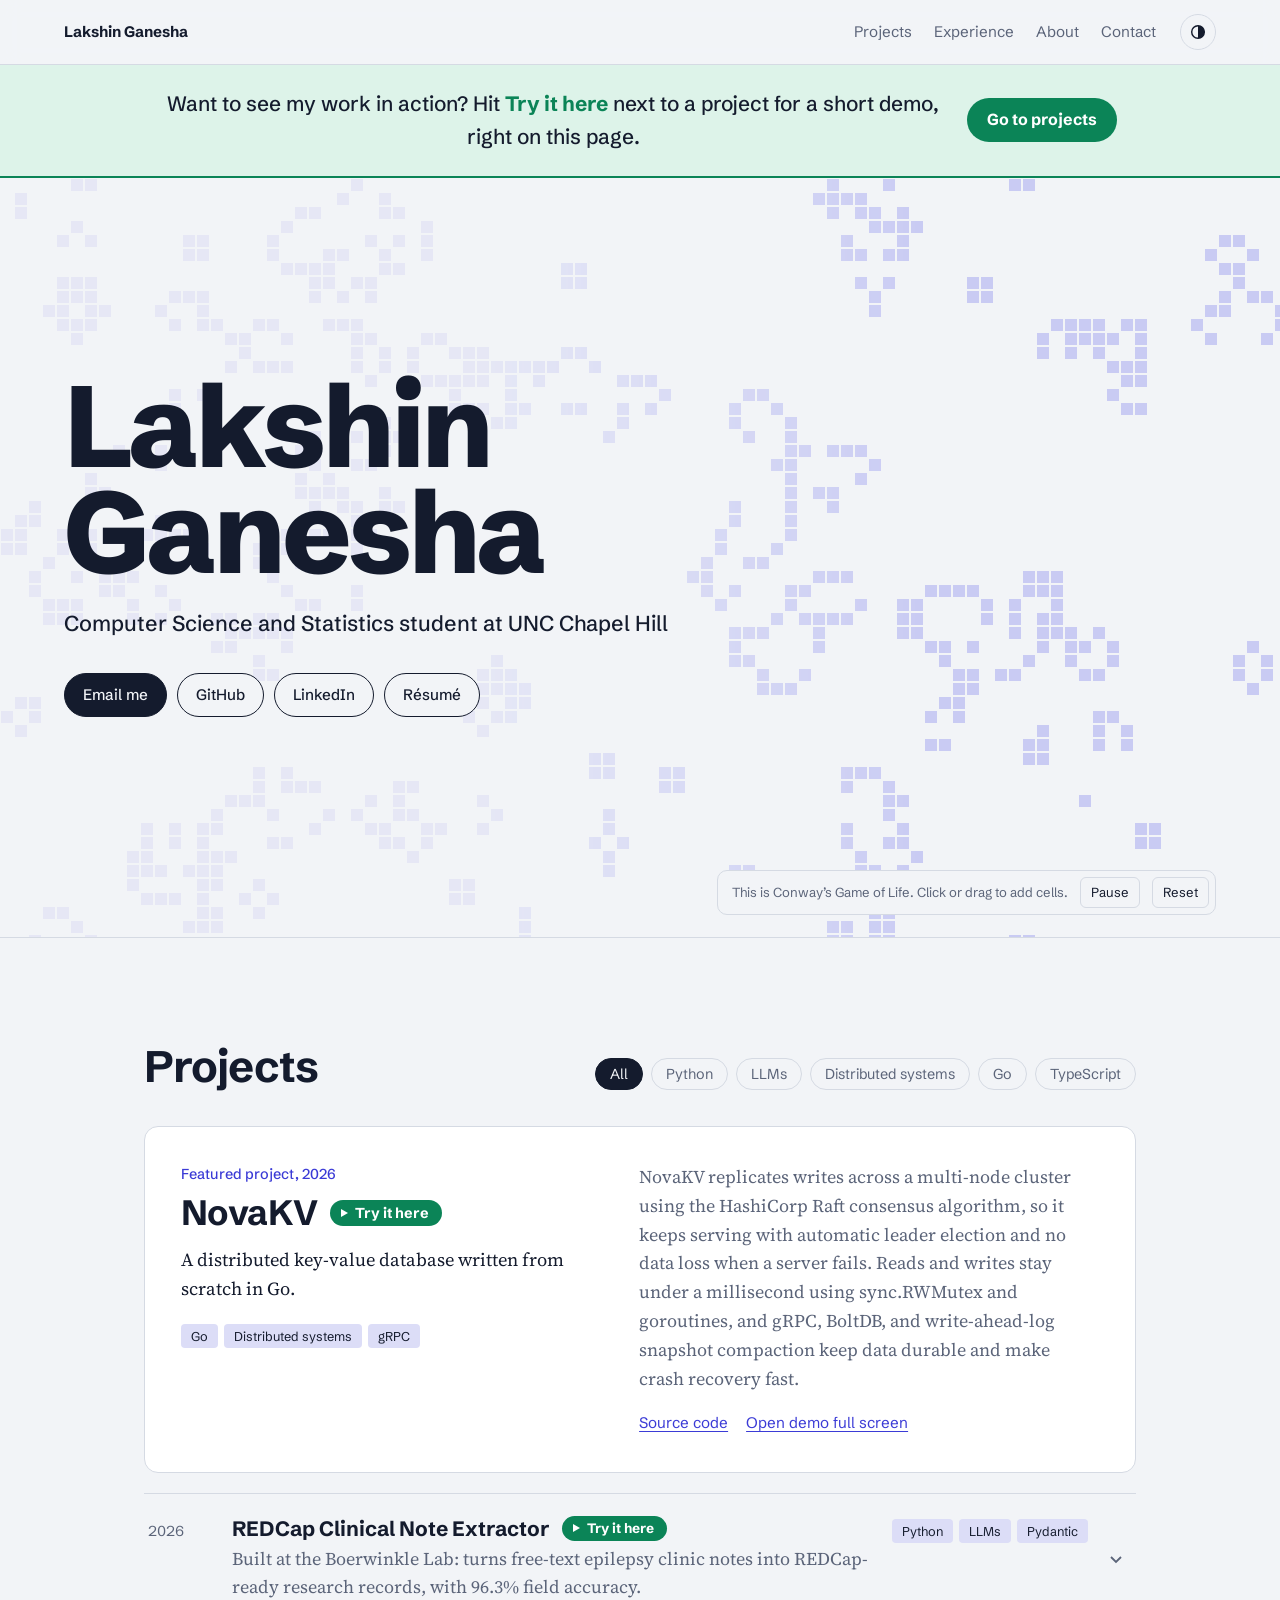
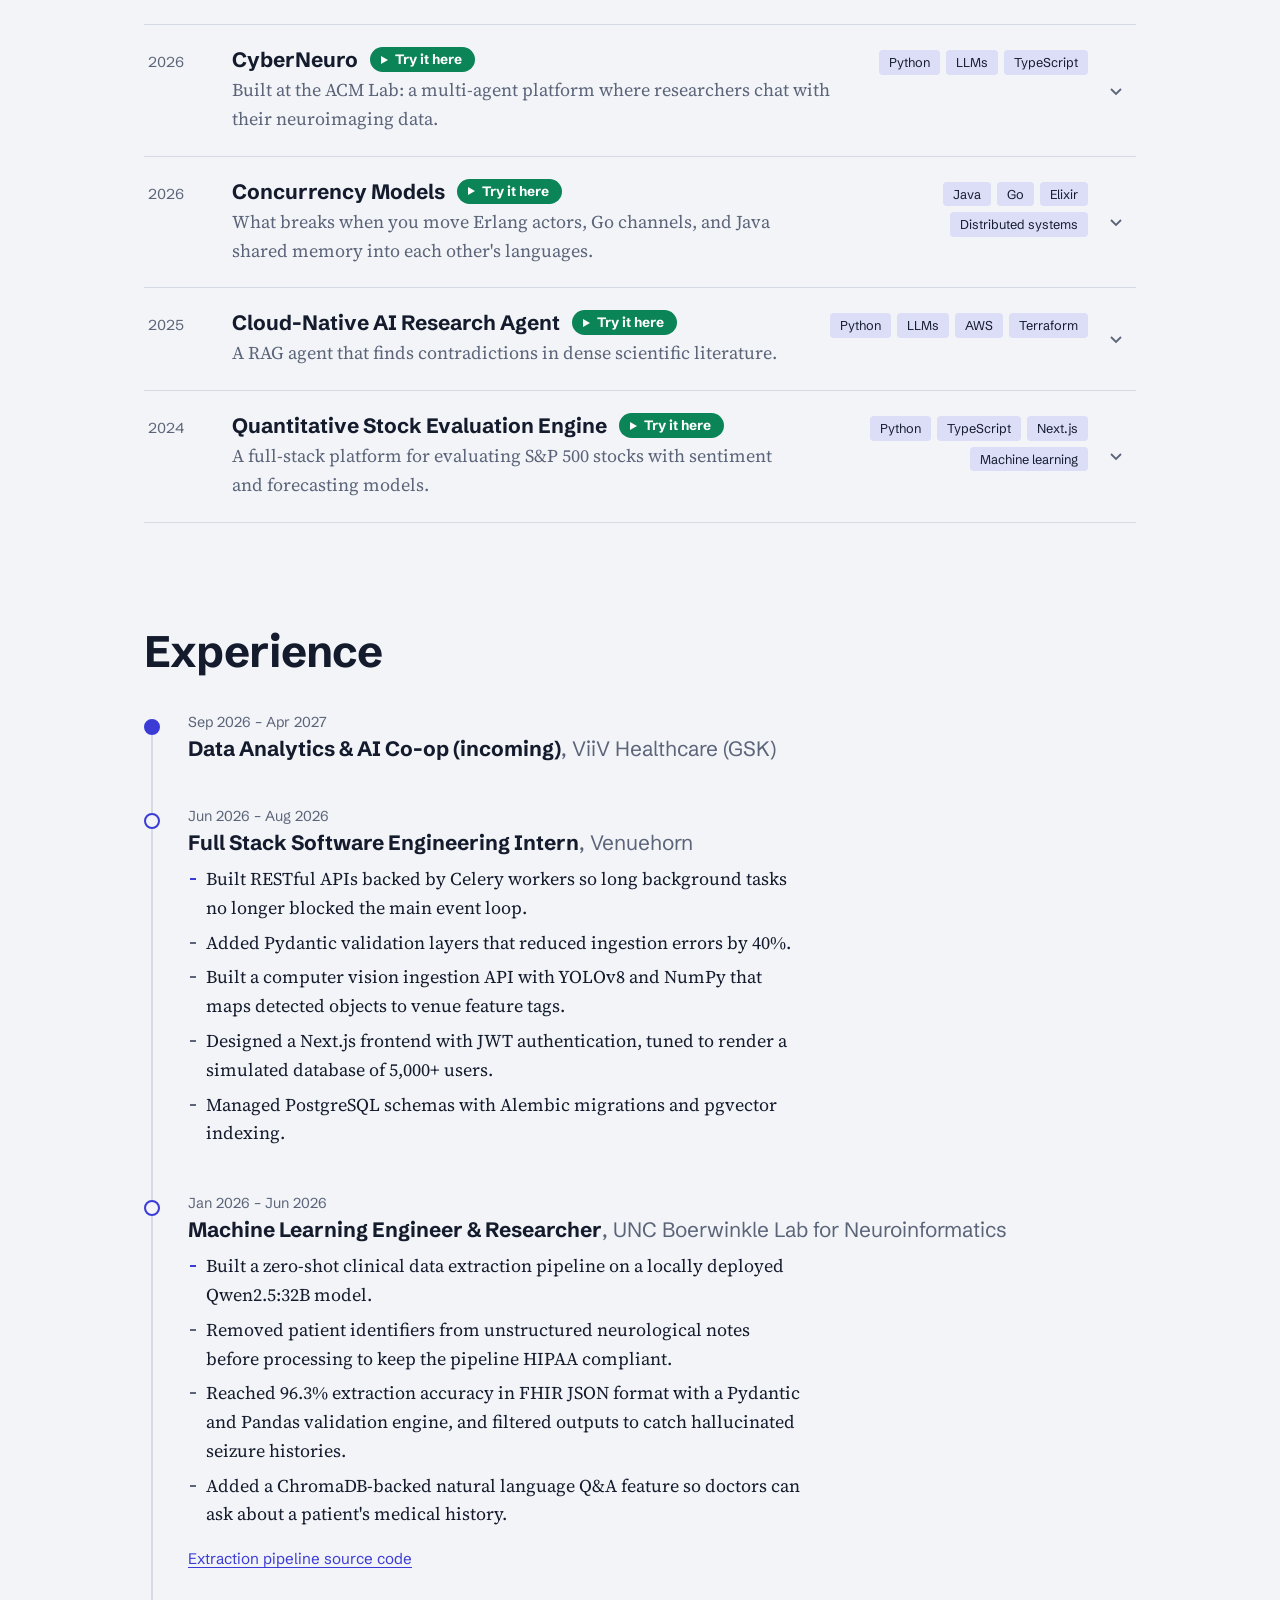
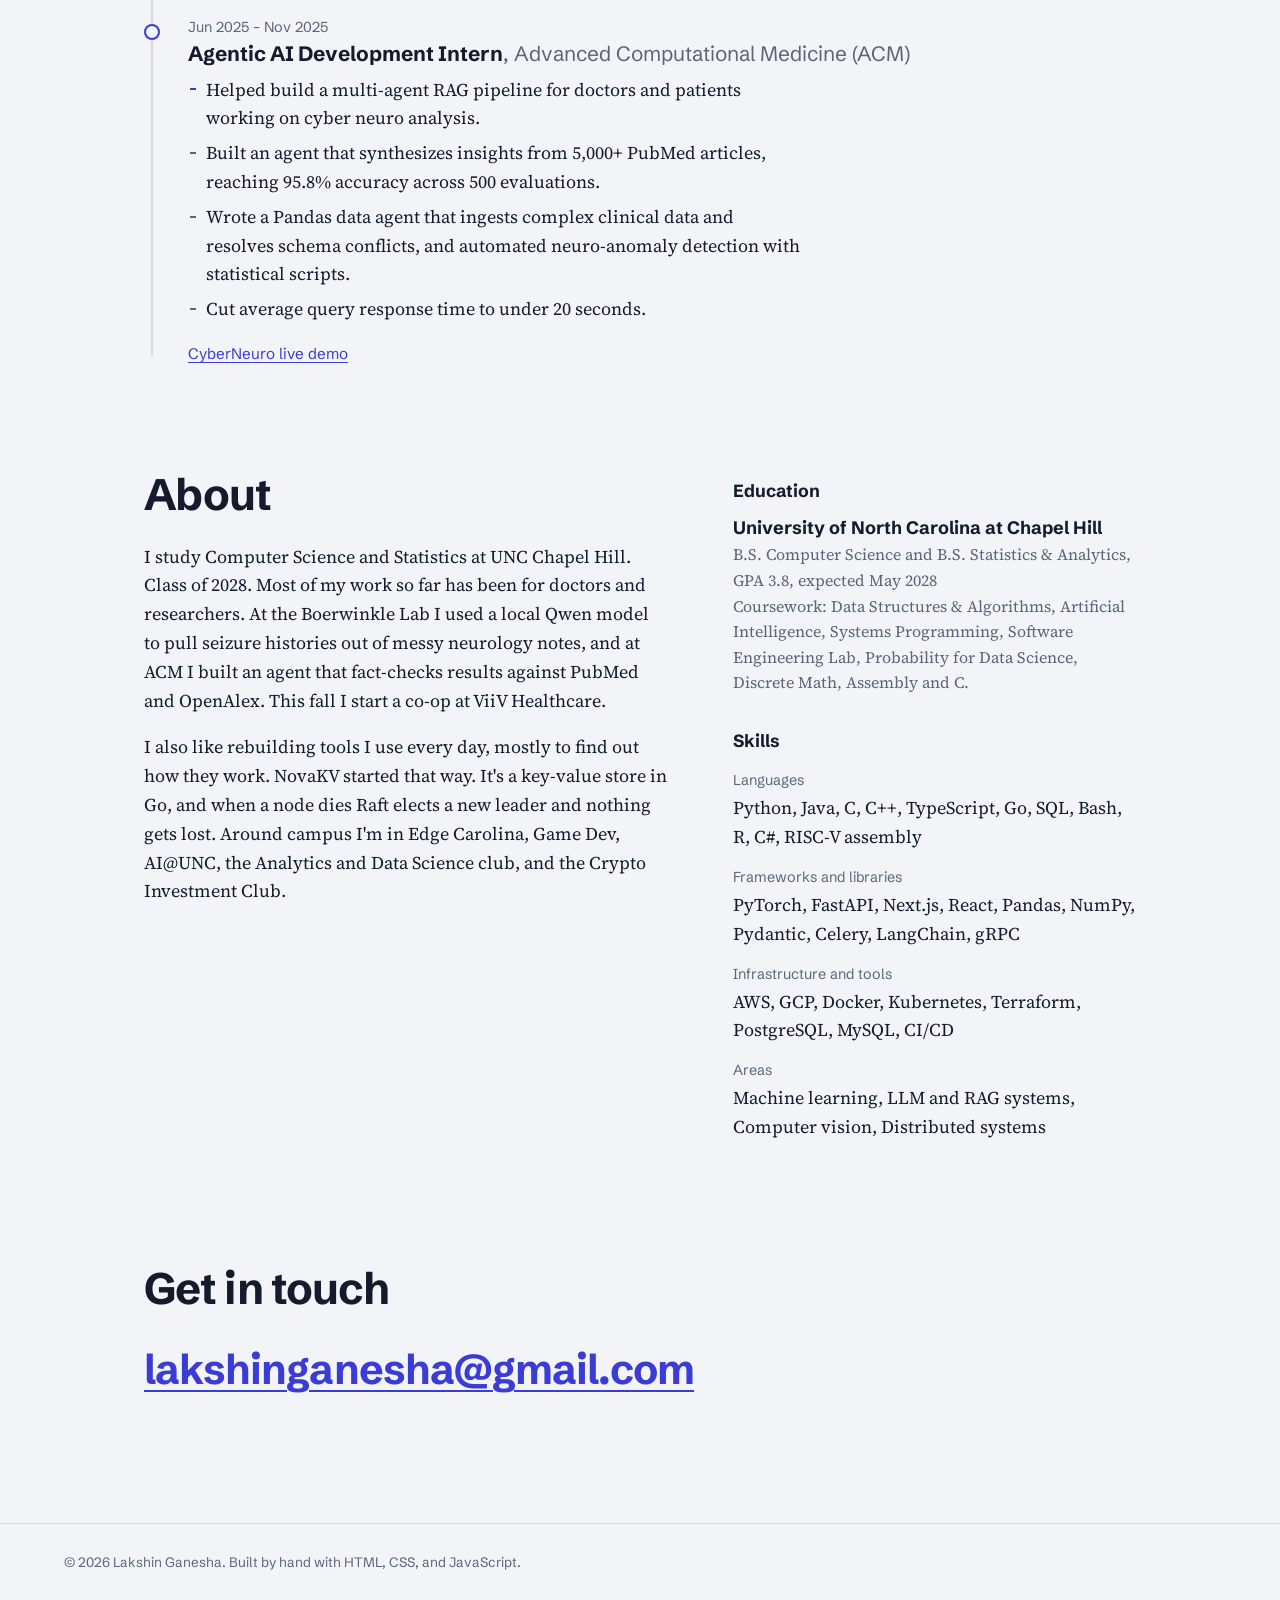
==== index.html @ cef195ac "Personal website: projects, experience, live demos Co-Authored-By: Claude Opus 5.5 <noreply@anthropi" ====
<!doctype html>
<html lang="en">
<head>
  <meta charset="utf-8">
  <meta name="viewport" content="width=device-width, initial-scale=1">
  <title>Lakshin Ganesha</title>
  <meta name="description" content="Projects, experience, and contact details for Lakshin Ganesha, computer science student and software engineer.">
  <meta name="theme-color" content="#F2F4F7" media="(prefers-color-scheme: light)" id="tc-light">
  <meta name="theme-color" content="#10131C" media="(prefers-color-scheme: dark)" id="tc-dark">
  <link rel="icon" href="data:image/svg+xml,%3Csvg xmlns='http://www.w3.org/2000/svg' viewBox='0 0 3 3'%3E%3Cpath fill='%233B3BD6' d='M1 0h1v1H1zM2 1h1v1H2zM0 2h3v1H0z'/%3E%3C/svg%3E">
  <link rel="preconnect" href="https://fonts.googleapis.com">
  <link rel="preconnect" href="https://fonts.gstatic.com" crossorigin>
  <link href="https://fonts.googleapis.com/css2?family=Schibsted+Grotesk:wght@400;500;700;800&family=Source+Serif+4:ital,opsz,wght@0,8..60,400;0,8..60,600;1,8..60,400&display=swap" rel="stylesheet">
  <link rel="stylesheet" href="styles.css">
  <script>
    // Apply the saved theme before first paint so the page doesn't flash.
    try { const t = localStorage.getItem("theme"); if (t) document.documentElement.dataset.theme = t; } catch (e) {}
  </script>
</head>
<body>
  <a class="skip" href="#main">Skip to content</a>

  <header class="bar">
    <a class="bar-name" href="#top" id="bar-name"></a>
    <nav aria-label="Sections">
      <ul>
        <li><a href="#projects">Projects</a></li>
        <li><a href="#experience">Experience</a></li>
        <li><a href="#about">About</a></li>
        <li><a href="#contact">Contact</a></li>
      </ul>
    </nav>
    <button class="theme" id="theme" type="button" aria-label="Switch color theme">
      <svg viewBox="0 0 20 20" aria-hidden="true"><circle cx="10" cy="10" r="7" fill="none" stroke="currentColor" stroke-width="1.6"/><path d="M10 3a7 7 0 0 1 0 14z" fill="currentColor"/></svg>
    </button>
  </header>

  <div class="tip" role="note">
    <p>Want to see my work in action? Hit <strong>Try it here</strong> next to a project for a short demo, right on this page.</p>
    <a href="#projects">Go to projects</a>
  </div>

  <main id="main">
    <section class="hero" id="top" aria-labelledby="hero-name">
      <canvas id="life" aria-hidden="true"></canvas>
      <div class="hero-text">
        <h1 id="hero-name"></h1>
        <p class="hero-role" id="hero-role"></p>
        <ul class="hero-links" id="hero-links"></ul>
      </div>
      <div class="life-controls">
        <p>This is Conway’s Game of Life. Click or drag to add cells.</p>
        <button type="button" id="life-toggle">Pause</button>
        <button type="button" id="life-reset">Reset</button>
      </div>
    </section>

    <section class="section" id="projects" aria-labelledby="projects-h">
      <div class="section-head">
        <h2 id="projects-h">Projects</h2>
        <div class="filters" id="filters" role="group" aria-label="Filter projects by technology"></div>
      </div>
      <div id="featured"></div>
      <ol class="projects" id="project-list"></ol>
      <p class="empty" id="projects-empty" hidden>No projects use that technology yet. Choose All to see everything.</p>
    </section>

    <section class="section" id="experience" aria-labelledby="experience-h">
      <h2 id="experience-h">Experience</h2>
      <ol class="timeline" id="timeline"></ol>
    </section>

    <section class="section split" id="about" aria-labelledby="about-h">
      <div>
        <h2 id="about-h">About</h2>
        <div class="prose" id="about-text"></div>
      </div>
      <div class="side">
        <h3>Education</h3>
        <div id="education"></div>
        <h3>Skills</h3>
        <dl class="skills" id="skills"></dl>
      </div>
    </section>

    <section class="section contact" id="contact" aria-labelledby="contact-h">
      <h2 id="contact-h">Get in touch</h2>
      <a class="email" id="contact-email" href="#"></a>
    </section>
  </main>

  <dialog class="demo" id="demo" aria-labelledby="demo-title">
    <div class="demo-bar">
      <div class="demo-head">
        <h2 id="demo-title"></h2>
        <p id="demo-note" hidden></p>
      </div>
      <a id="demo-open" target="_blank" rel="noopener">Open in new tab</a>
      <button type="button" id="demo-close">Close</button>
    </div>
    <div class="demo-frame">
      <p>Loading the demo…</p>
      <iframe id="demo-iframe" title="Live project demo" loading="lazy" allow="clipboard-write; fullscreen"></iframe>
    </div>
  </dialog>

  <footer class="foot">
    <p id="foot-text"></p>
  </footer>

  <noscript><p class="noscript">This site needs JavaScript to show its content.</p></noscript>

  <script src="content.js"></script>
  <script src="main.js"></script>
</body>
</html>
---- styles.css ----
:root {
  --fog: #F2F4F7;
  --surface: #FFFFFF;
  --ink: #141B2D;
  --slate: #5B6479;
  --rule: #D5DAE3;
  --accent: #3B3BD6;
  --accent-soft: #DCDDF7;
  --cell: #C9CBF3;
  --go: #0B8457;
  --go-ink: #FFFFFF;
  --go-soft: #DDF3E9;

  --sans: "Schibsted Grotesk", system-ui, sans-serif;
  --serif: "Source Serif 4", Georgia, serif;

  --gutter: clamp(16px, 5vw, 64px);
  --max: 1120px;
  color-scheme: light;
}

@media (prefers-color-scheme: dark) {
  :root:not([data-theme="light"]) {
    --fog: #10131C;
    --surface: #171B27;
    --ink: #E7EAF2;
    --slate: #9AA3B8;
    --rule: #2A3040;
    --accent: #A3A5FF;
    --accent-soft: #262A55;
    --cell: #2B2F63;
    --go: #34D399;
    --go-ink: #06281B;
    --go-soft: #12301F;
    color-scheme: dark;
  }
}
:root[data-theme="dark"] {
  --fog: #10131C;
  --surface: #171B27;
  --ink: #E7EAF2;
  --slate: #9AA3B8;
  --rule: #2A3040;
  --accent: #A3A5FF;
  --accent-soft: #262A55;
  --cell: #2B2F63;
  --go: #34D399;
  --go-ink: #06281B;
  --go-soft: #12301F;
  color-scheme: dark;
}

*, *::before, *::after { box-sizing: border-box; }
html { scroll-behavior: smooth; scroll-padding-top: 72px; -webkit-text-size-adjust: 100%; }
@media (prefers-reduced-motion: reduce) { html { scroll-behavior: auto; } }

body {
  margin: 0;
  background: var(--fog);
  color: var(--ink);
  font-family: var(--serif);
  font-size: 1.125rem;
  line-height: 1.6;
  -webkit-font-smoothing: antialiased;
}

h1, h2, h3 { font-family: var(--sans); line-height: 1.1; margin: 0; text-wrap: balance; }
p { margin: 0; text-wrap: pretty; }
a { color: inherit; }
a, button { touch-action: manipulation; -webkit-tap-highlight-color: transparent; }
ul, ol { margin: 0; padding: 0; list-style: none; }

:focus-visible { outline: 2px solid var(--accent); outline-offset: 3px; border-radius: 2px; }

.skip {
  position: absolute; left: 12px; top: -60px; z-index: 10;
  background: var(--ink); color: var(--fog); padding: 8px 14px;
  font-family: var(--sans); text-decoration: none;
}
.skip:focus { top: 12px; }

/* Top bar */
.bar {
  position: sticky; top: 0; z-index: 5;
  display: flex; align-items: center; gap: 24px;
  padding: 14px max(var(--gutter), env(safe-area-inset-right)) 14px max(var(--gutter), env(safe-area-inset-left));
  background: color-mix(in srgb, var(--fog) 88%, transparent);
  backdrop-filter: blur(10px);
  -webkit-backdrop-filter: blur(10px);
  border-bottom: 1px solid var(--rule);
  font-family: var(--sans);
  font-size: 0.95rem;
}
.bar-name { font-weight: 700; text-decoration: none; margin-right: auto; }
.bar nav ul { display: flex; gap: 22px; }
.bar nav a { text-decoration: none; color: var(--slate); }
.bar nav a:hover { color: var(--ink); }
.theme {
  display: grid; place-items: center;
  width: 36px; height: 36px; padding: 0;
  background: none; border: 1px solid var(--rule); border-radius: 50%;
  color: var(--ink); cursor: pointer;
}
.theme svg { width: 18px; height: 18px; }
.theme:hover { border-color: var(--slate); }

/* Demo tip banner */
.tip {
  display: flex; flex-wrap: wrap; align-items: center; justify-content: center; gap: 12px 24px;
  padding: 22px var(--gutter);
  background: var(--go-soft);
  border-bottom: 2px solid var(--go);
  font-family: var(--sans); font-size: clamp(1.05rem, 2.2vw, 1.3rem); font-weight: 500; text-align: center;
}
.tip p { max-width: 60ch; }
.tip strong { color: var(--go); }
.tip a {
  padding: 9px 20px; border-radius: 999px;
  color: var(--go-ink); background: var(--go);
  font-size: 1rem; font-weight: 700; text-decoration: none; white-space: nowrap;
}
.tip a:hover { filter: brightness(1.12); }

/* Hero */
.hero {
  position: relative;
  min-height: min(88vh, 760px);
  display: flex; flex-direction: column; justify-content: center;
  padding: 72px var(--gutter) 96px;
  overflow: hidden;
  border-bottom: 1px solid var(--rule);
}
#life {
  position: absolute; inset: 0;
  width: 100%; height: 100%;
  cursor: crosshair;
  touch-action: pan-y;
  /* Fade the board behind the text so the text stays readable. */
  -webkit-mask-image: linear-gradient(90deg, rgb(0 0 0 / .3) 0%, rgb(0 0 0 / .3) 38%, #000 72%);
  mask-image: linear-gradient(90deg, rgb(0 0 0 / .3) 0%, rgb(0 0 0 / .3) 38%, #000 72%);
}
.hero-text {
  position: relative;
  max-width: 680px;
  pointer-events: none;
}
.hero-text a { pointer-events: auto; }
.hero h1 {
  font-size: clamp(3rem, 9vw, 7.25rem);
  font-weight: 800;
  letter-spacing: -0.035em;
  line-height: 0.92;
}
.hero-role {
  margin-top: 22px;
  font-family: var(--sans);
  font-size: clamp(1.1rem, 2vw, 1.35rem);
  font-weight: 500;
}
.hero-links { display: flex; flex-wrap: wrap; gap: 10px; margin-top: 32px; }
.hero-links a {
  display: inline-block;
  padding: 9px 18px;
  font-family: var(--sans); font-size: 0.95rem; font-weight: 500;
  text-decoration: none;
  background: var(--fog);
  border: 1px solid var(--ink);
  border-radius: 999px;
}
.hero-links a:hover { background: var(--ink); color: var(--fog); }
.hero-links li:first-child a { background: var(--ink); color: var(--fog); }
.hero-links li:first-child a:hover { background: var(--accent); border-color: var(--accent); }

.life-controls {
  position: absolute; right: var(--gutter); bottom: 22px;
  padding: 6px 6px 6px 14px;
  background: var(--fog); border: 1px solid var(--rule); border-radius: 10px;
  display: flex; align-items: center; gap: 12px;
  font-family: var(--sans); font-size: 0.82rem; color: var(--slate);
}
.life-controls button {
  font: inherit; color: var(--ink);
  background: var(--fog); border: 1px solid var(--rule); border-radius: 6px;
  padding: 4px 10px; cursor: pointer;
}
.life-controls button:hover { border-color: var(--slate); }

/* Sections */
.section {
  max-width: var(--max);
  margin: 0 auto;
  padding: 104px var(--gutter) 0;
}
.section h2 {
  font-size: clamp(2rem, 4vw, 2.75rem);
  font-weight: 700;
  letter-spacing: -0.02em;
}
.section-head {
  display: flex; flex-wrap: wrap; align-items: end; justify-content: space-between;
  gap: 20px 32px;
  margin-bottom: 36px;
}

/* Filters */
.filters { display: flex; flex-wrap: wrap; gap: 8px; }
.filters button {
  font-family: var(--sans); font-size: 0.9rem;
  padding: 6px 14px;
  color: var(--slate);
  background: transparent;
  border: 1px solid var(--rule);
  border-radius: 999px;
  cursor: pointer;
}
.filters button:hover { color: var(--ink); border-color: var(--slate); }
.filters button[aria-pressed="true"] { color: var(--fog); background: var(--ink); border-color: var(--ink); }

/* Featured project */
.featured {
  display: grid; grid-template-columns: 1fr 1.1fr; gap: 40px;
  padding: 36px;
  margin-bottom: 20px;
  background: var(--surface);
  border: 1px solid var(--rule);
  border-radius: 14px;
}
.featured-mark { font-family: var(--sans); font-size: 0.9rem; color: var(--accent); font-weight: 500; }
.featured h3 { margin-top: 8px; font-size: clamp(1.6rem, 3vw, 2.2rem); letter-spacing: -0.015em; }
.featured .summary { margin-top: 12px; font-size: 1.15rem; }
.featured .details { color: var(--slate); }
.featured .tags { margin-top: 20px; }

.tags { display: flex; flex-wrap: wrap; gap: 6px; }
.tags li {
  font-family: var(--sans); font-size: 0.8rem;
  padding: 2px 10px;
  background: var(--accent-soft);
  border-radius: 4px;
}
.plinks { display: flex; gap: 18px; margin-top: 18px; font-family: var(--sans); font-size: 0.95rem; }
.plinks a { color: var(--accent); text-underline-offset: 3px; }

/* Project rows */
.projects { border-top: 1px solid var(--rule); }
.projects > li { border-bottom: 1px solid var(--rule); }
.prow {
  display: grid;
  grid-template-columns: 64px 1fr auto 24px;
  align-items: baseline;
  gap: 20px;
  padding: 22px 4px;
  cursor: pointer;
}
.prow:hover .ptitle { color: var(--accent); }
.pyear { font-family: var(--sans); font-size: 0.9rem; color: var(--slate); font-variant-numeric: tabular-nums; }
.pmain { min-width: 0; }
.title-line { display: flex; flex-wrap: wrap; align-items: center; gap: 6px 12px; }
.ptitle {
  padding: 0; margin: 0; text-align: left;
  color: inherit; background: none; border: 0; cursor: pointer;
  overflow-wrap: anywhere; font-family: var(--sans); font-size: 1.3rem; font-weight: 700; }
.try {
  display: inline-flex; align-items: center; gap: 7px;
  padding: 4px 13px 4px 11px;
  font-family: var(--sans); font-size: 0.85rem; font-weight: 700;
  color: var(--go-ink); background: var(--go);
  border: 0; border-radius: 999px; cursor: pointer;
  white-space: nowrap;
}
.try::before {
  content: ""; width: 0; height: 0;
  border-left: 7px solid currentColor; border-top: 4.5px solid transparent; border-bottom: 4.5px solid transparent;
}
.try:hover { filter: brightness(1.12); }
.featured .title-line .try { font-size: 0.9rem; }
.psum { display: block; margin-top: 4px; color: var(--slate); }
.prow .tags { justify-content: flex-end; max-width: 280px; }
.chev { transform-origin: center; width: 16px; height: 16px; align-self: center; transition: transform 200ms ease; color: var(--slate); }
li.open .chev { transform: rotate(180deg); }
.pmore {
  display: grid; grid-template-rows: 0fr;
  transition: grid-template-rows 240ms ease;
}
.pmore > div { overflow: hidden; }
.pmore-inner { padding: 0 4px 24px 88px; max-width: calc(64ch + 88px); }
li.open .pmore { grid-template-rows: 1fr; }
@media (prefers-reduced-motion: reduce) { .pmore, .chev { transition: none; } }
.empty { padding: 28px 4px; color: var(--slate); }



/* Live demo window */
.demo {
  width: min(1240px, calc(100vw - 32px));
  height: min(880px, calc(100vh - 32px));
  max-width: none; max-height: none;
  padding: 0;
  color: var(--ink); background: var(--surface);
  border: 1px solid var(--rule); border-radius: 12px;
  overflow: hidden;
}
.demo[open] { display: flex; flex-direction: column; }
.demo::backdrop { background: rgb(10 12 20 / .6); }
.demo-bar {
  display: flex; align-items: center; gap: 16px;
  padding: 12px 16px;
  border-bottom: 1px solid var(--rule);
  font-family: var(--sans); font-size: 0.95rem;
}
.demo-head { margin-right: auto; min-width: 0; }
.demo-head h2 { font-size: 1.1rem; }
.demo-head p {
  margin-top: 6px; padding: 6px 10px;
  font-size: 0.88rem; font-weight: 500;
  color: #3A2A00; background: #FFE08A; border-radius: 6px;
}
.demo-bar a { color: var(--accent); white-space: nowrap; }
.demo-bar button {
  font: inherit; color: var(--ink); background: var(--fog);
  border: 1px solid var(--rule); border-radius: 6px; padding: 5px 12px; cursor: pointer;
}
.demo-bar button:hover { border-color: var(--slate); }
.demo-frame { position: relative; flex: 1; background: #fff; }
.demo-frame p { position: absolute; inset: 0; display: grid; place-items: center; color: #5B6479; font-family: var(--sans); }
.demo-frame iframe { position: relative; width: 100%; height: 100%; border: 0; }
@media (max-width: 820px) {
  .demo { width: 100vw; height: 100dvh; border-radius: 0; border: 0; }
  .demo-bar { flex-wrap: wrap; gap: 8px 16px; }
  .demo-head { flex-basis: 100%; }
}

/* Timeline */
.timeline { margin-top: 36px; position: relative; }
.timeline::before {
  content: ""; position: absolute; left: 7px; top: 10px; bottom: 10px;
  width: 2px; background: var(--rule);
}
.timeline li { position: relative; padding: 0 0 44px 44px; }
.timeline li:last-child { padding-bottom: 0; }
.timeline li::before {
  content: ""; position: absolute; left: 0; top: 8px;
  width: 16px; height: 16px;
  background: var(--fog); border: 2px solid var(--accent); border-radius: 50%;
}
.timeline li:first-child::before { background: var(--accent); }
.tl-when { font-family: var(--sans); font-size: 0.9rem; color: var(--slate); }
.timeline h3 { margin-top: 4px; font-size: 1.3rem; }
.tl-org { font-family: var(--sans); color: var(--slate); font-weight: 400; }
.timeline ul { margin-top: 10px; max-width: 68ch; }
.timeline ul li { padding: 0 0 6px 18px; }
.timeline ul li::before {
  content: ""; top: 0.72em; left: 2px;
  width: 6px; height: 2px; border: 0; border-radius: 0; background: var(--slate);
}

/* About */
.split { display: grid; grid-template-columns: 1.3fr 1fr; gap: 64px; }
.prose { margin-top: 24px; max-width: 62ch; }
.prose p + p { margin-top: 1em; }
.side h3 { font-size: 1.1rem; margin: 0 0 12px; }
.side h3:not(:first-child) { margin-top: 36px; }
.side { padding-top: 12px; }
.edu + .edu { margin-top: 16px; }
.edu strong { font-family: var(--sans); display: block; }
.edu span { display: block; color: var(--slate); font-size: 1rem; }
.skills dt { font-family: var(--sans); font-size: 0.9rem; color: var(--slate); }
.skills dd { margin: 2px 0 14px; }

/* Contact */
.contact { padding-bottom: 120px; }
.contact p { margin-top: 16px; max-width: 52ch; color: var(--slate); }
.email {
  display: inline-block; margin-top: 24px;
  font-family: var(--sans); font-weight: 700;
  font-size: clamp(1.4rem, 4.2vw, 2.6rem);
  letter-spacing: -0.02em;
  color: var(--accent);
  text-decoration-thickness: 2px; text-underline-offset: 6px;
  overflow-wrap: anywhere;
}

.foot {
  padding: 28px var(--gutter);
  border-top: 1px solid var(--rule);
  font-family: var(--sans); font-size: 0.85rem; color: var(--slate);
}
.noscript { padding: 24px var(--gutter); }

/* Small screens */
@media (max-width: 520px) {
  .bar-name { display: none; }
  .bar nav { margin-right: auto; }
}
@media (max-width: 820px) {
  .bar { gap: 14px; }
  .bar nav ul { gap: 14px; }
  .featured { grid-template-columns: 1fr; gap: 16px; padding: 24px; }
  .split { grid-template-columns: 1fr; gap: 40px; }
  .prow { grid-template-columns: 1fr 20px; gap: 6px 12px; }
  .pyear { grid-column: 1; }
  .prow .tags { grid-column: 1; justify-content: flex-start; margin-top: 8px; }
  .chev { grid-column: 2; grid-row: 1 / span 3; }
  .pmore-inner { padding-left: 4px; }
  .section { padding-top: 80px; }
  .life-controls p { display: none; }
  .life-controls { bottom: 16px; }
}
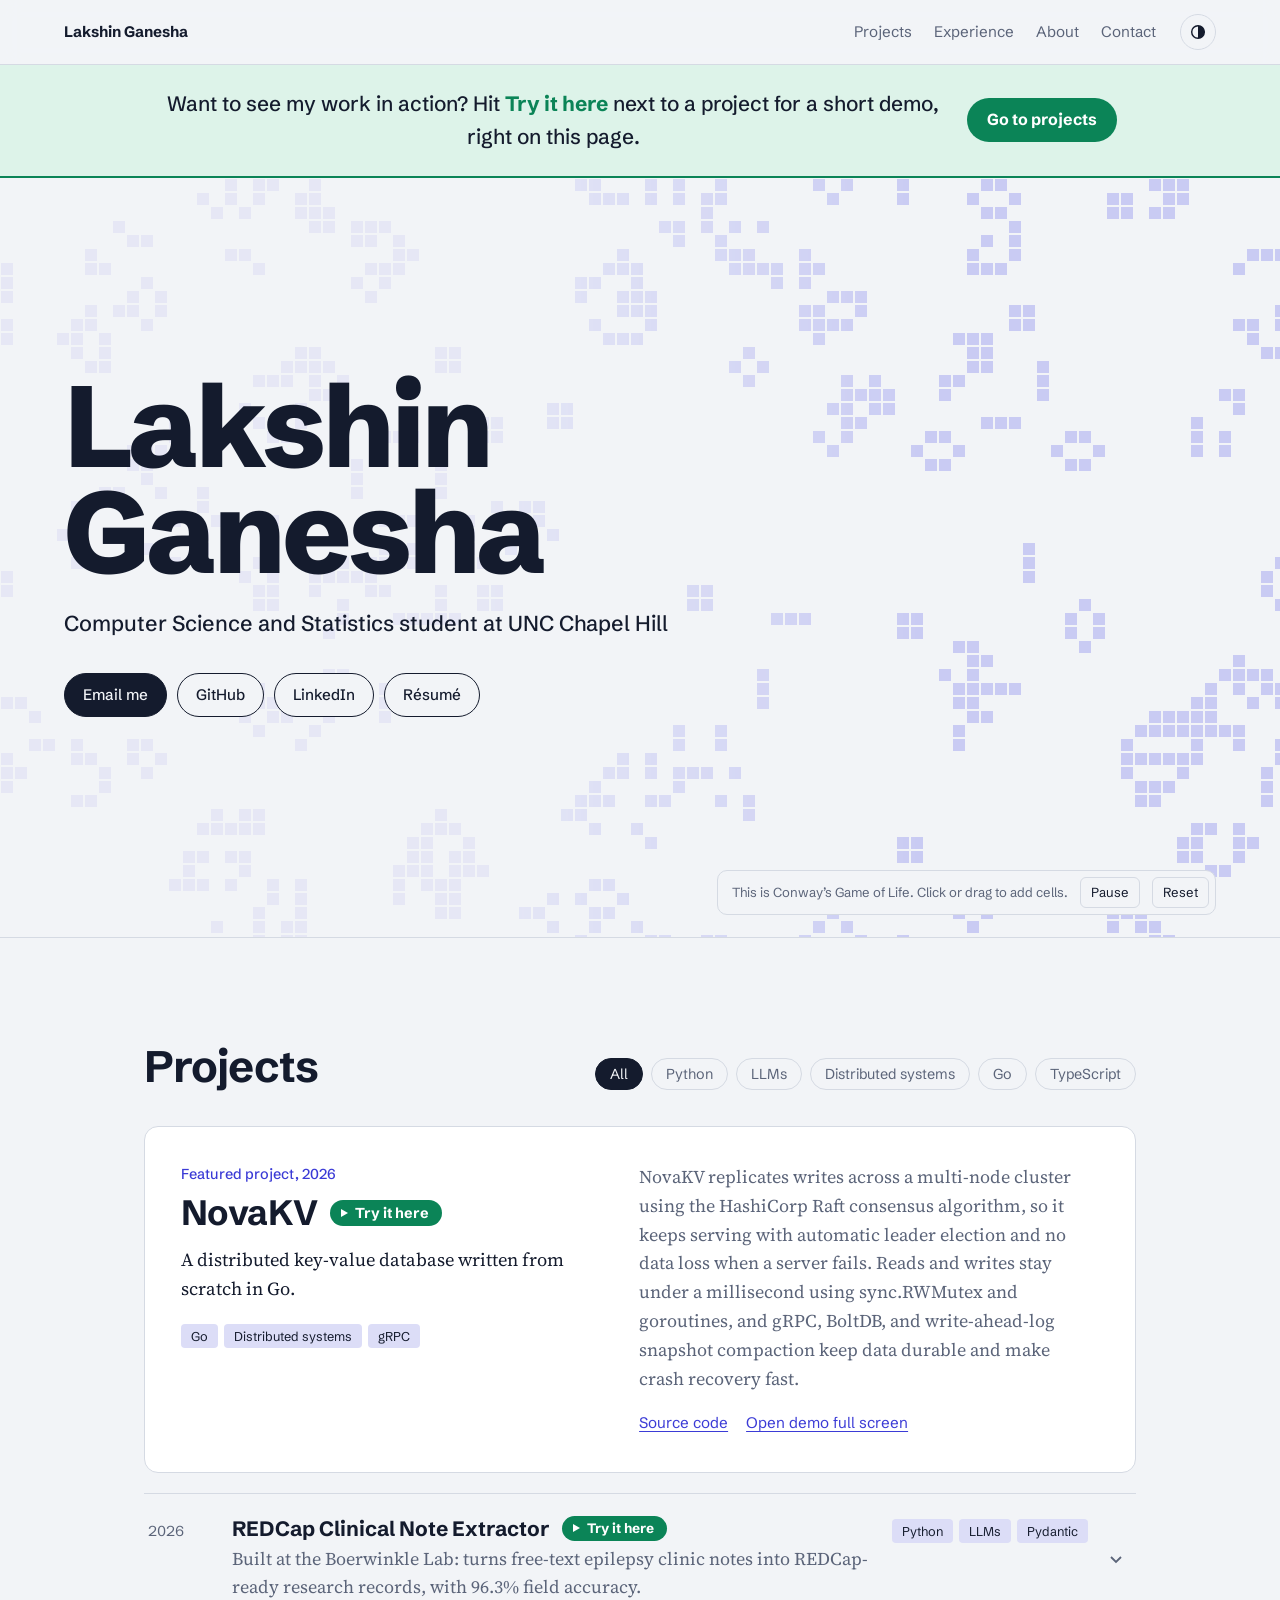
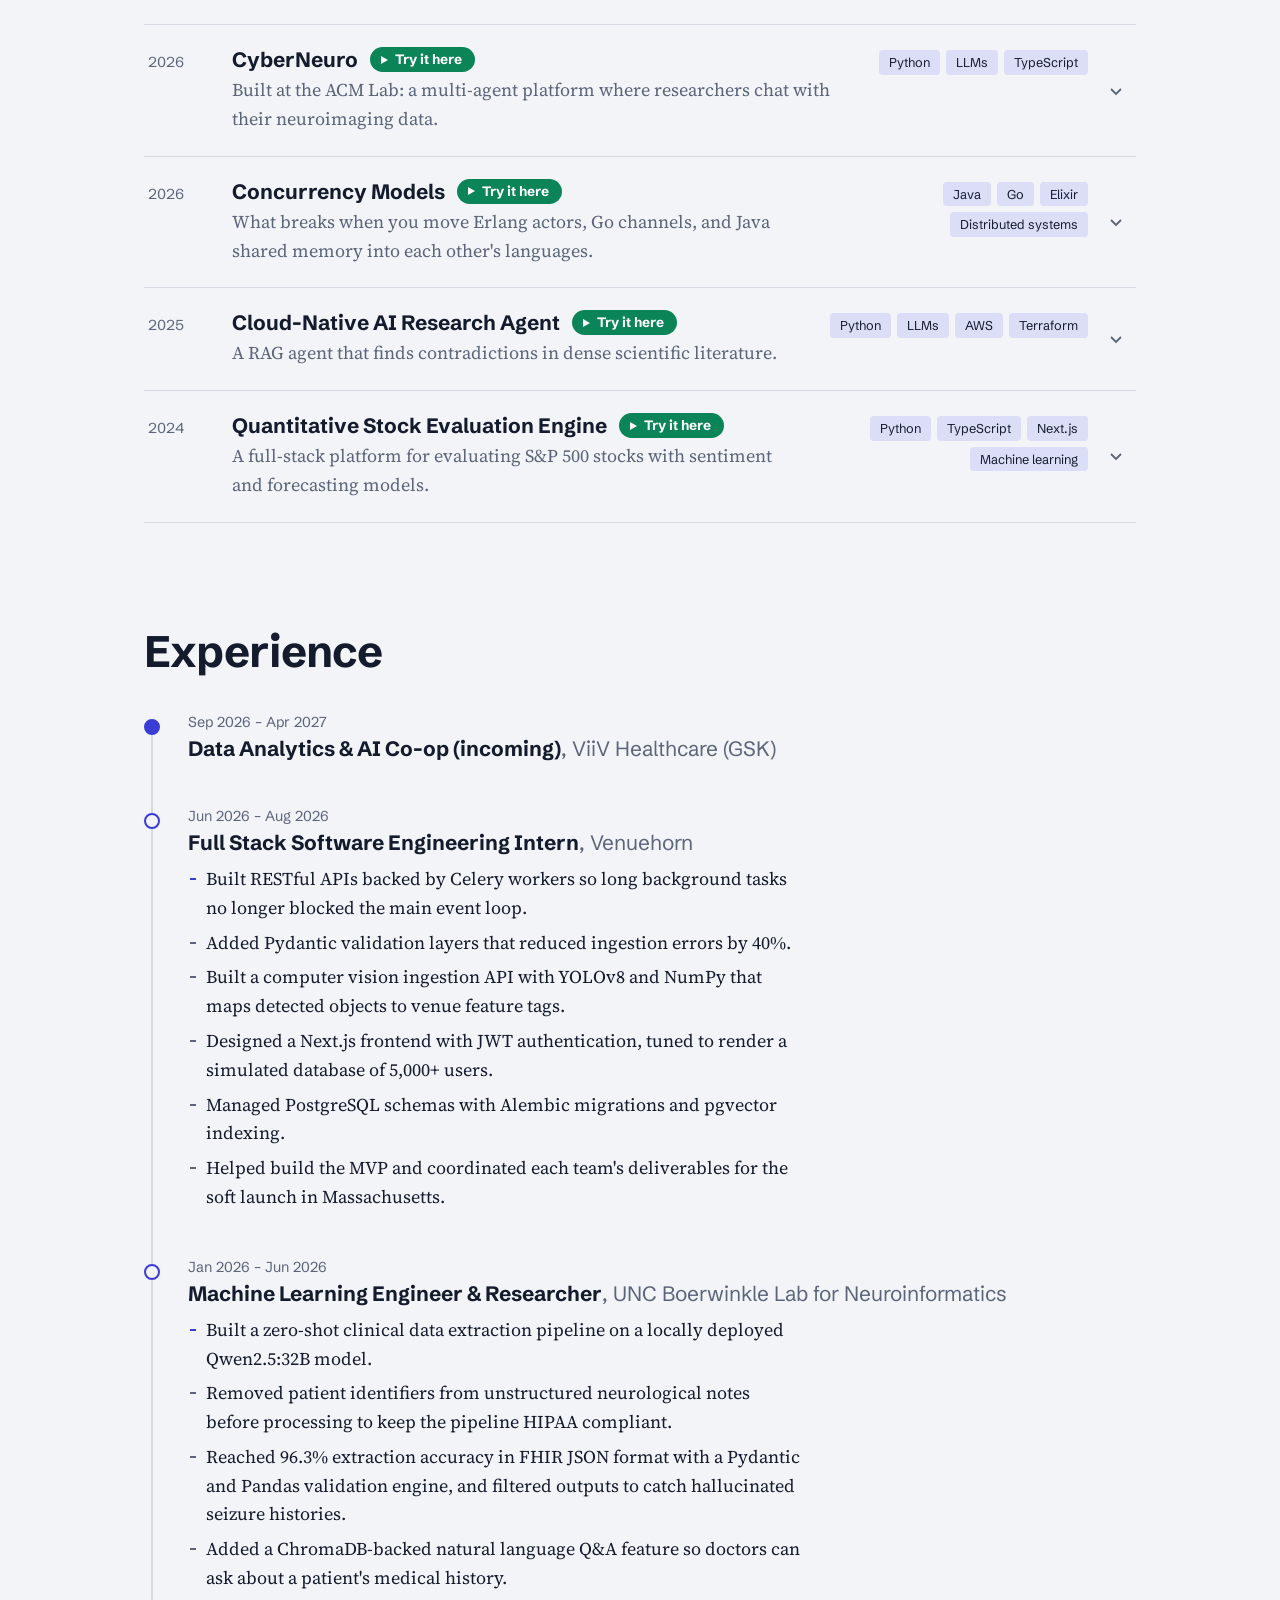
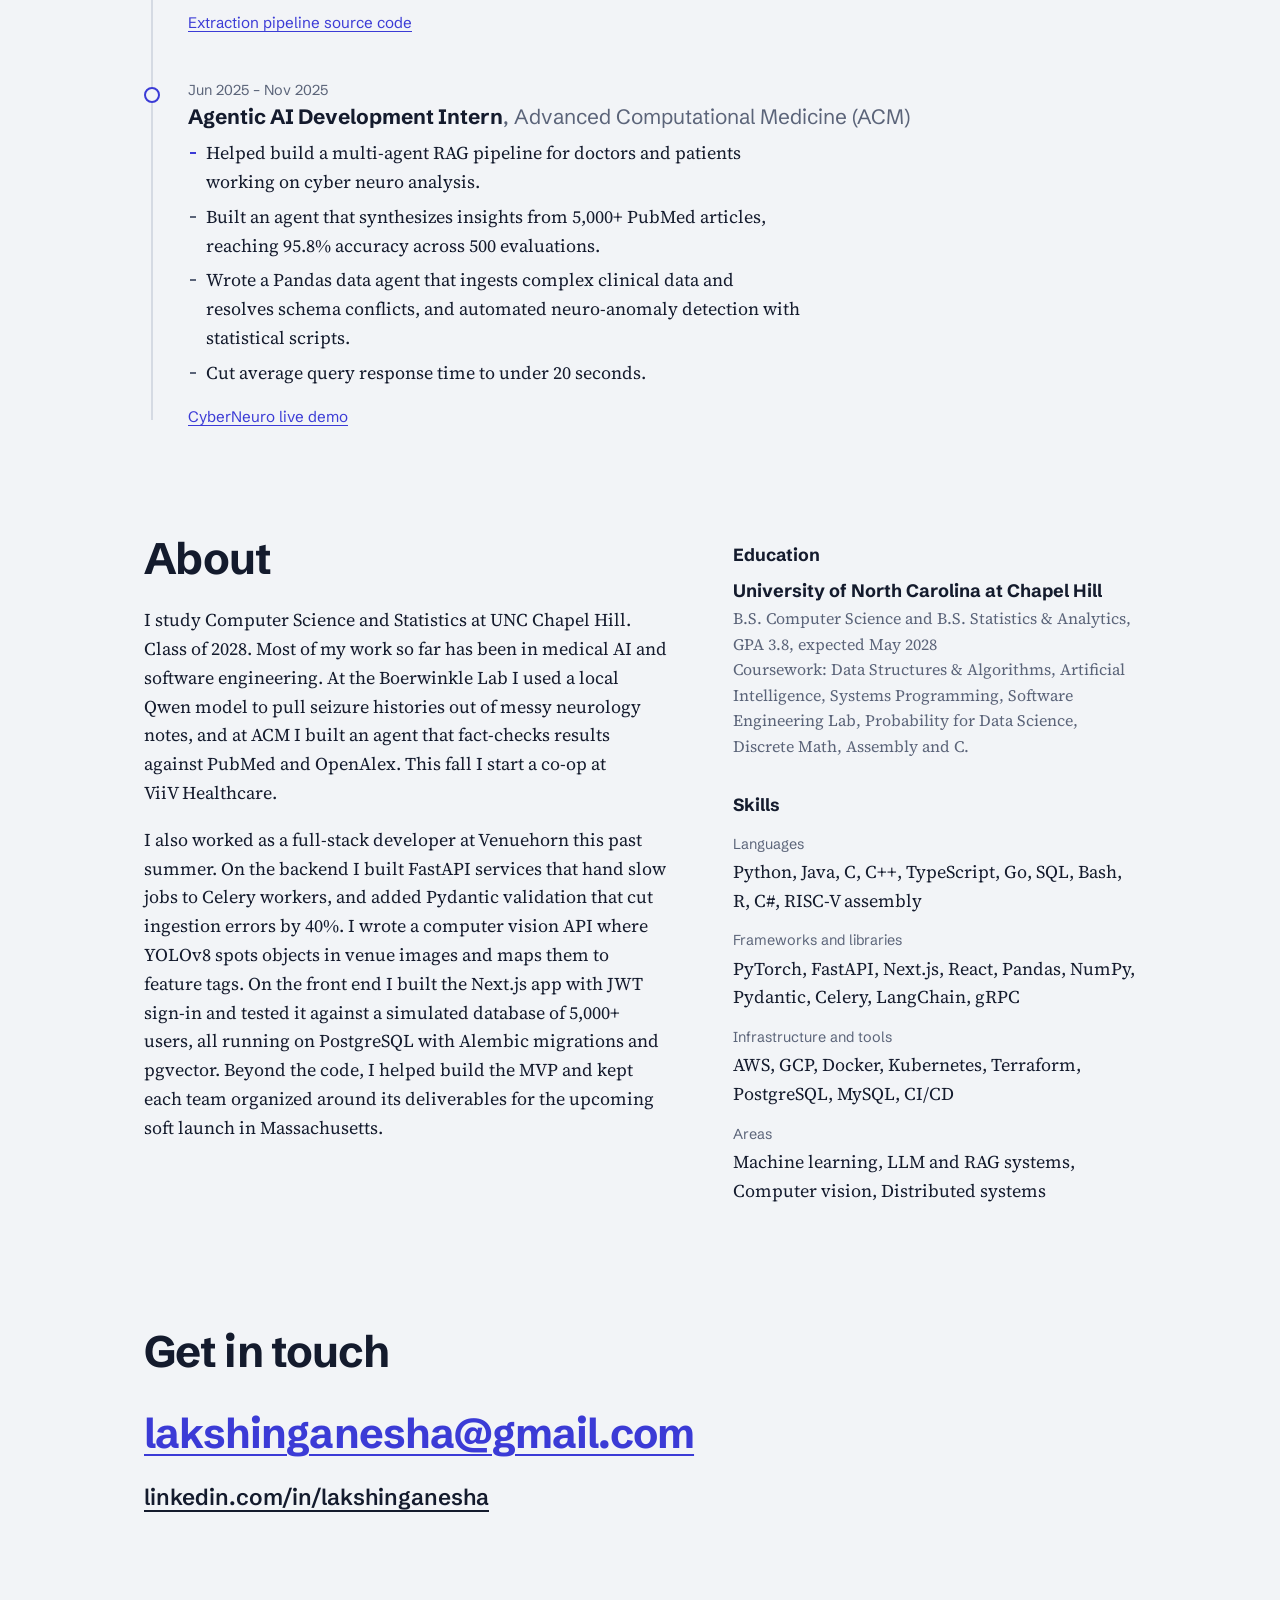
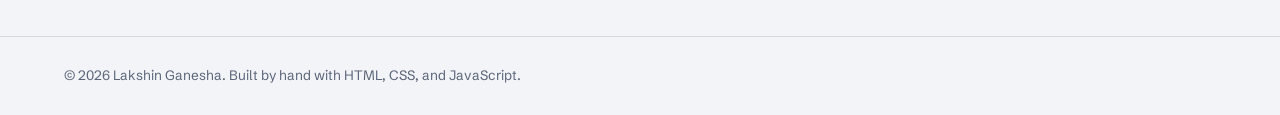
==== commit b4dc3ce0: "Add LinkedIn link under the email in Contact Co-Authored-By: Claude Opus 5.5 <noreply@anthropic.com>" ====
--- a/index.html
+++ b/index.html
@@ -86,6 +86,7 @@
     <section class="section contact" id="contact" aria-labelledby="contact-h">
       <h2 id="contact-h">Get in touch</h2>
       <a class="email" id="contact-email" href="#"></a>
+      <a class="contact-alt" id="contact-linkedin" href="#" target="_blank" rel="noopener"></a>
     </section>
   </main>
 
--- a/styles.css
+++ b/styles.css
@@ -118,8 +118,10 @@
   padding: 9px 20px; border-radius: 999px;
   color: var(--go-ink); background: var(--go);
   font-size: 1rem; font-weight: 700; text-decoration: none; white-space: nowrap;
+  animation: try-pulse 2s ease-out infinite;
 }
 .tip a:hover { filter: brightness(1.12); }
+.tip a:hover, .tip a:focus-visible { animation: none; }
 
 /* Hero */
 .hero {
@@ -267,7 +269,16 @@
   color: var(--go-ink); background: var(--go);
   border: 0; border-radius: 999px; cursor: pointer;
   white-space: nowrap;
-}
+  animation: try-pulse 2s ease-out infinite;
+}
+/* A green ring that swells out from the button and fades, to draw the eye to the demos. */
+@keyframes try-pulse {
+  0%   { box-shadow: 0 0 0 0 color-mix(in srgb, var(--go) 65%, transparent); }
+  70%  { box-shadow: 0 0 0 10px color-mix(in srgb, var(--go) 0%, transparent); }
+  100% { box-shadow: 0 0 0 0 color-mix(in srgb, var(--go) 0%, transparent); }
+}
+.try:hover, .try:focus-visible { animation: none; }
+@media (prefers-reduced-motion: reduce) { .try, .tip a { animation: none; } }
 .try::before {
   content: ""; width: 0; height: 0;
   border-left: 7px solid currentColor; border-top: 4.5px solid transparent; border-bottom: 4.5px solid transparent;
@@ -379,6 +390,15 @@
   text-decoration-thickness: 2px; text-underline-offset: 6px;
   overflow-wrap: anywhere;
 }
+
+.contact-alt {
+  display: block; width: fit-content; margin-top: 14px;
+  font-family: var(--sans); font-weight: 600;
+  font-size: clamp(1.05rem, 2.6vw, 1.4rem);
+  color: var(--ink); text-underline-offset: 5px;
+  overflow-wrap: anywhere;
+}
+.contact-alt:hover { color: var(--accent); }
 
 .foot {
   padding: 28px var(--gutter);
